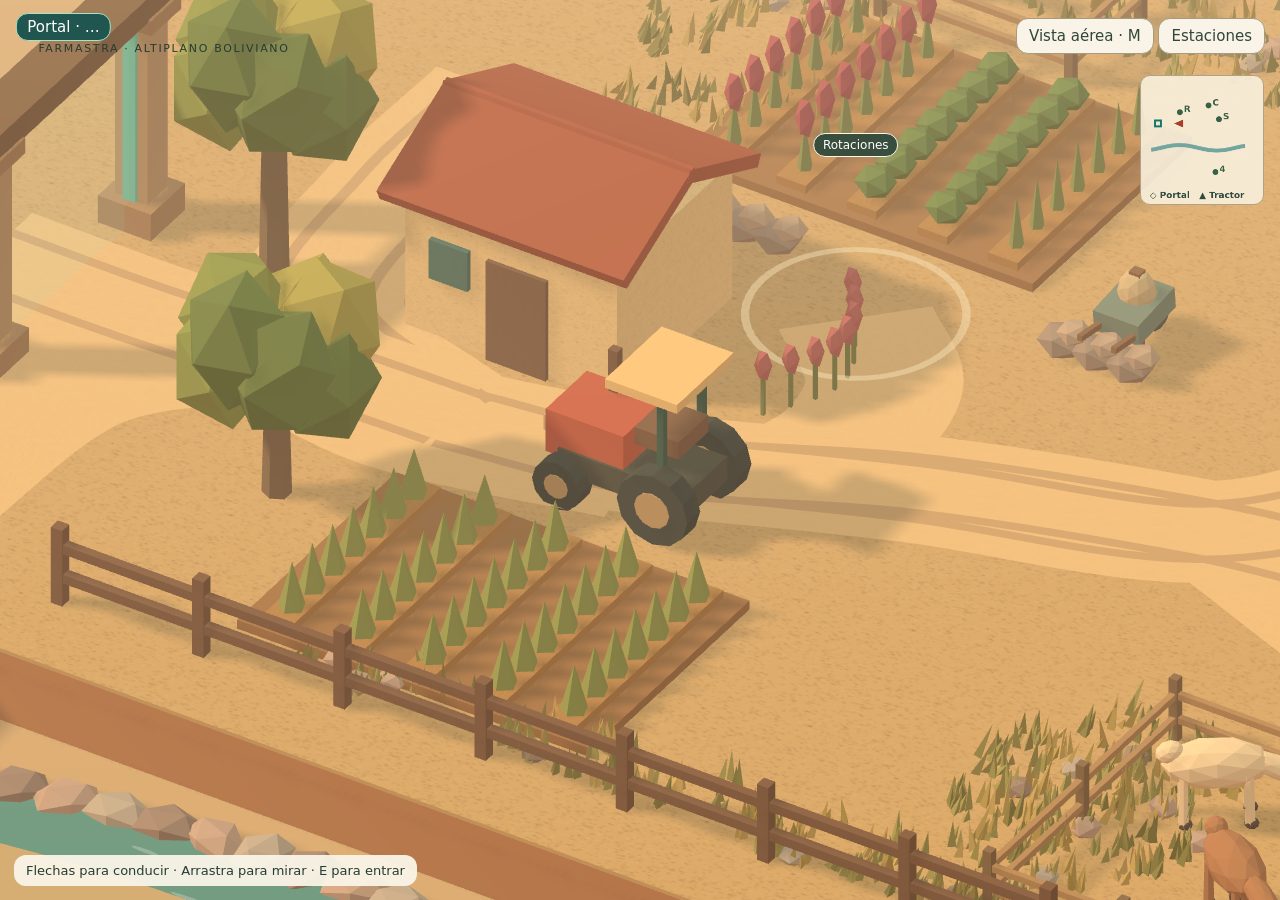
==== mundo/index.html @ 3723a0b8 "Publicar demo ASTRA para Streamlit" ====
<!doctype html>
<html lang="es"><meta charset="utf-8"><meta name="viewport" content="width=device-width,initial-scale=1"><title>Recorrido del Altiplano</title>
<style>
*{box-sizing:border-box}body{margin:0;color:#263c31;font:15px system-ui,sans-serif}main{height:clamp(370px,52vw,520px);position:relative;overflow:hidden;border-radius:20px;background:linear-gradient(#e8cdb3,#efdcb0)}canvas{display:block;width:100%;height:100%}button{font:inherit;cursor:pointer;color:inherit}#caption,#hint,#touch,#action{position:absolute}#caption{top:16px;left:18px;pointer-events:none}small{font-size:11px;letter-spacing:.15em;text-transform:uppercase}h1{font:normal clamp(25px,5vw,42px) Georgia,serif;margin:2px 0}#hint{bottom:14px;left:14px;background:#faf6e9ef;border-radius:12px;padding:8px 12px;font-size:13px;max-width:60%}#touch{right:12px;bottom:12px;display:grid;grid-template-columns:repeat(3,38px);gap:3px}#touch button,#action{border:0;background:#263c31;color:#fff;border-radius:9px;padding:7px;touch-action:none}#action{left:15px;bottom:72px;background:#a04424;font-weight:600}#markers button{position:absolute;transform:translate(-50%,-100%);border:1px solid #fdf7eb;background:#334a3df2;color:white;padding:4px 9px;border-radius:12px;font-size:12px;white-space:nowrap}#markers button[aria-current=true]{background:#a04424}button:focus-visible,canvas:focus-visible{outline:3px solid #007bbb;outline-offset:-3px}

main{height:100dvh;border-radius:0}#caption{top:clamp(16px,3vw,40px);left:clamp(16px,3vw,40px)}
#menu{position:absolute;top:18px;right:15px;z-index:2;text-align:right}
#menu button{background:#faf4e8;color:#304639;border:1px solid #a59b7f;border-radius:12px;padding:8px 12px}
#destinos{margin-top:6px;display:grid;gap:4px}#destinos[hidden],#touch[hidden]{display:none}
@media(max-width:520px){#menu{top:auto;bottom:105px}#caption h1{font-size:28px}}
#markers button.cerca{background:#744423;border-color:#ffd781}
#action{left:50%;bottom:25px;transform:translateX(-50%);padding:12px 22px;background:#384434;color:#fff5db;border:2px solid #f5cf84;border-radius:30px;box-shadow:0 4px 18px #42372542}
@media(max-width:700px){#action{bottom:99px;left:14px;transform:none}}
@media(pointer:fine){#touch{display:none}}
#mini{position:absolute;right:16px;top:75px;width:124px;height:130px;background:#f8efdbe8;border:1px solid #b4a185;border-radius:10px;pointer-events:none}#viaje{position:absolute;left:50%;top:16px;transform:translateX(-50%);background:#23453e;color:white;border-radius:18px;padding:8px 14px;pointer-events:none}#viaje:empty{display:none}#portalLabel{position:absolute;transform:translate(-50%,-100%);background:#215650;color:white;border:1px solid #a1e5c5;border-radius:12px;padding:4px 10px;pointer-events:none;white-space:nowrap}
@media(max-width:650px){#mini{width:92px;height:97px;top:12px;right:8px}#viaje{top:110px}}
#transicion{position:absolute;inset:0;display:grid;place-items:center;background:#ede2cb;color:#394f40;font:clamp(28px,5vw,62px) Georgia,serif;opacity:0;visibility:hidden;transition:opacity .4s ease,visibility 0s .4s;z-index:5;pointer-events:none}
#transicion.visible{visibility:visible;opacity:1;transition-delay:0s;pointer-events:auto}
@media(prefers-reduced-motion:reduce){#transicion{transition:none}}
</style>
<main><canvas tabindex="0" aria-label="Conduce el tractor con las flechas. Pulsa E cerca de una estación."></canvas><div id="caption"><small>Farmastra · Altiplano boliviano</small><h1></h1></div><canvas id="mini" width="248" height="260" aria-label="Plano de la finca con las estaciones, el portal y tu tractor"></canvas><div id="viaje" role="status"></div><div id="portalLabel" hidden></div><nav id="markers" aria-label="Estaciones"></nav><div id="menu"><button id="overview" aria-pressed="false">Vista aérea · M</button> <button id="openmenu" aria-expanded="false">Estaciones</button><div id="destinos" hidden></div></div><div id="hint">Flechas para conducir · Arrastra para mirar · E para entrar</div><button id="action" hidden></button><div id="touch" aria-label="Conducir"><span></span><button data-key="ArrowUp" aria-label="Avanzar">▲</button><span></span><button data-key="ArrowLeft" aria-label="Girar a la izquierda">◀</button><button data-key="ArrowDown" aria-label="Retroceder">▼</button><button data-key="ArrowRight" aria-label="Girar a la derecha">▶</button></div><div id="transicion" aria-hidden="true"></div></main>
<script>
const send=(type,payload={})=>parent.postMessage({isStreamlitMessage:true,type:'streamlit:'+type,...payload},'*');
const resize=()=>send('setFrameHeight',{height:window.innerHeight});
window.addEventListener('message',e=>{if(e.source!==parent||e.data.type!=='streamlit:render')return; window.farmArgs=e.data.args;document.querySelector('h1').textContent=farmArgs.localidad;window.dispatchEvent(new Event('farmrender'));resize()});
window.viajar=destino=>send("setComponentValue",{value:{tipo:"viaje",destino,token:Date.now()},dataType:"json"});
window.visitFarm=name=>{
 window.dispatchEvent(new CustomEvent('farmenter',{detail:name}));
 send('setComponentValue',{value:{name,token:Date.now()},dataType:'json'});
};
const destinos=document.querySelector('#destinos'), menu=document.querySelector('#openmenu');
for(const name of ['Rotaciones','Estación climática','Sensor de suelo','Aplicación del agricultor']){
 const b=document.createElement('button'); b.textContent=name;
 b.onclick=()=>{menu.click();visitFarm(name)};destinos.append(b);
}
menu.onclick=()=>{destinos.hidden=!destinos.hidden;menu.setAttribute('aria-expanded',String(!destinos.hidden))};
new ResizeObserver(resize).observe(document.querySelector('main'));send('componentReady',{apiVersion:1});
</script><script type="module" src="./escena.js"></script></html>
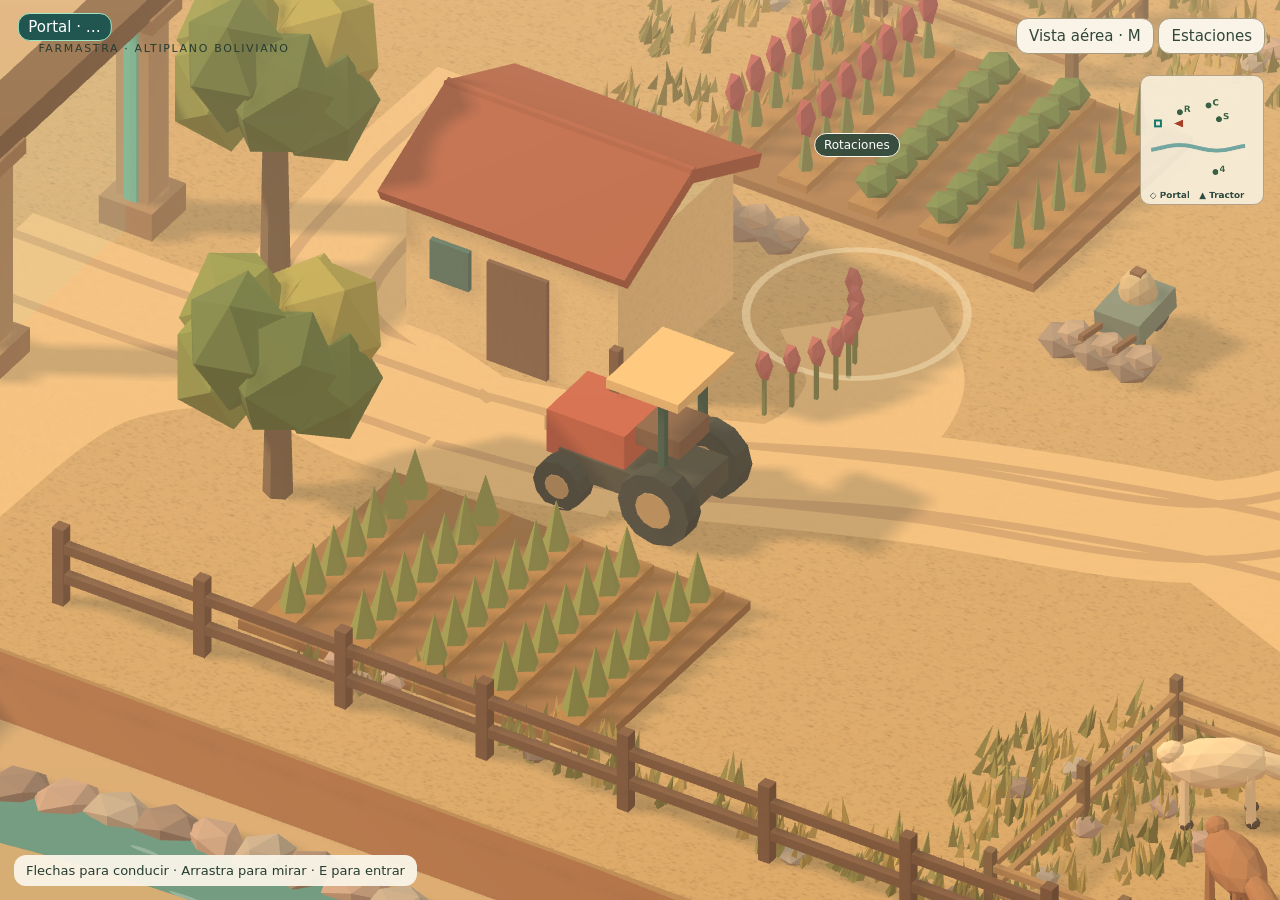
==== commit 9e912fb3: "Mejorar controles tactiles y enlazar demo" ====
--- a/mundo/index.html
+++ b/mundo/index.html
@@ -7,13 +7,16 @@
 #menu{position:absolute;top:18px;right:15px;z-index:2;text-align:right}
 #menu button{background:#faf4e8;color:#304639;border:1px solid #a59b7f;border-radius:12px;padding:8px 12px}
 #destinos{margin-top:6px;display:grid;gap:4px}#destinos[hidden],#touch[hidden]{display:none}
-@media(max-width:520px){#menu{top:auto;bottom:105px}#caption h1{font-size:28px}}
+@media(max-width:520px){#menu{top:12px;bottom:auto}#caption h1{font-size:28px}}
 #markers button.cerca{background:#744423;border-color:#ffd781}
 #action{left:50%;bottom:25px;transform:translateX(-50%);padding:12px 22px;background:#384434;color:#fff5db;border:2px solid #f5cf84;border-radius:30px;box-shadow:0 4px 18px #42372542}
-@media(max-width:700px){#action{bottom:99px;left:14px;transform:none}}
+@media(max-width:700px){#action{bottom:270px;left:14px;transform:none}}
 @media(pointer:fine){#touch{display:none}}
+#touch{bottom:calc(108px + env(safe-area-inset-bottom));right:16px;grid-template-columns:repeat(3,52px);gap:5px;z-index:4}
+#touch button{width:52px;height:52px;padding:0;font-size:20px;box-shadow:0 3px 10px #1c2b2540}
+@media(max-width:520px){#hint{max-width:48%;font-size:11px}#touch{right:12px}}
 #mini{position:absolute;right:16px;top:75px;width:124px;height:130px;background:#f8efdbe8;border:1px solid #b4a185;border-radius:10px;pointer-events:none}#viaje{position:absolute;left:50%;top:16px;transform:translateX(-50%);background:#23453e;color:white;border-radius:18px;padding:8px 14px;pointer-events:none}#viaje:empty{display:none}#portalLabel{position:absolute;transform:translate(-50%,-100%);background:#215650;color:white;border:1px solid #a1e5c5;border-radius:12px;padding:4px 10px;pointer-events:none;white-space:nowrap}
-@media(max-width:650px){#mini{width:92px;height:97px;top:12px;right:8px}#viaje{top:110px}}
+@media(max-width:650px){#mini{width:92px;height:97px;top:95px;right:8px}#viaje{top:110px}}
 #transicion{position:absolute;inset:0;display:grid;place-items:center;background:#ede2cb;color:#394f40;font:clamp(28px,5vw,62px) Georgia,serif;opacity:0;visibility:hidden;transition:opacity .4s ease,visibility 0s .4s;z-index:5;pointer-events:none}
 #transicion.visible{visibility:visible;opacity:1;transition-delay:0s;pointer-events:auto}
 @media(prefers-reduced-motion:reduce){#transicion{transition:none}}
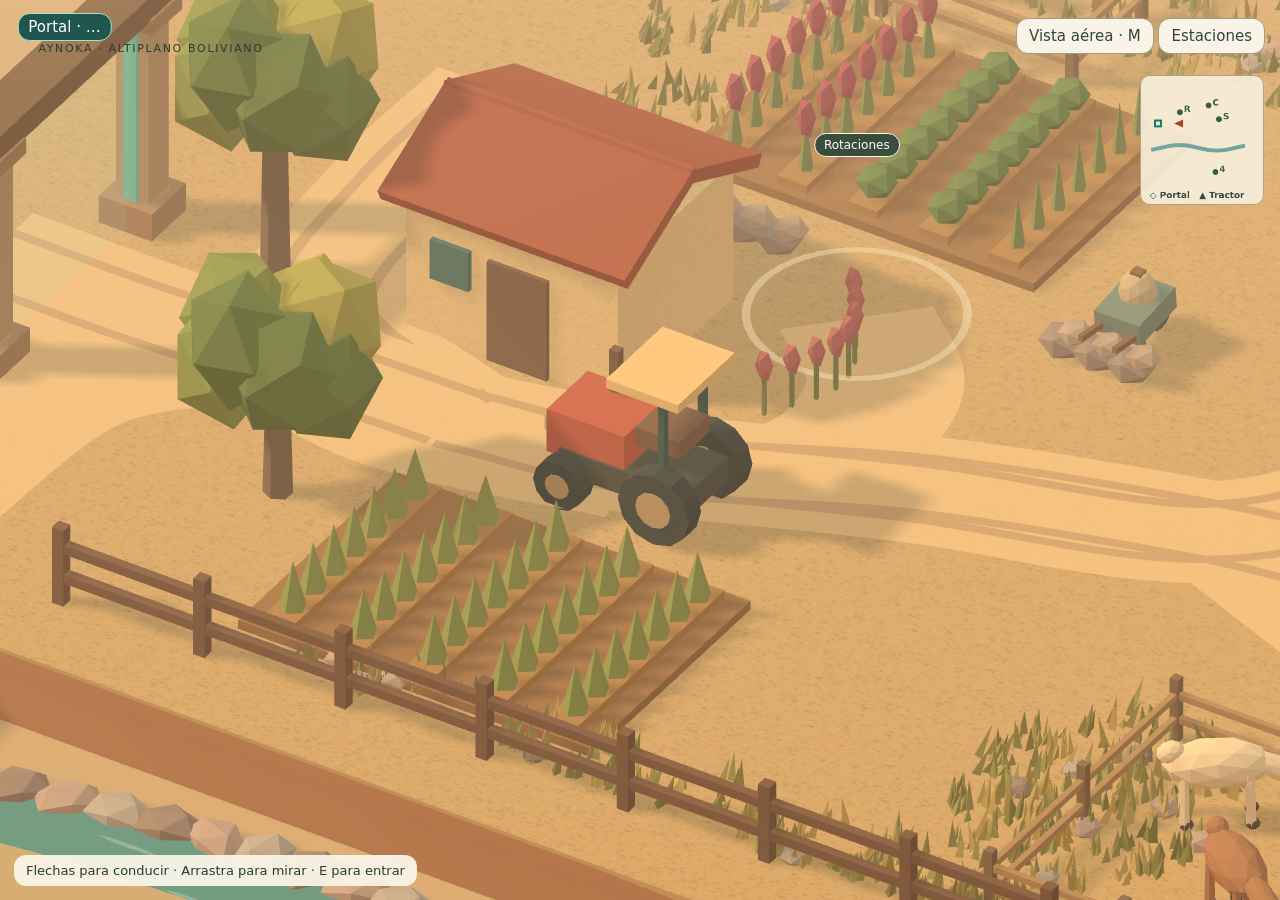
==== commit 5ea167f3: "Unificar marca AYNOKA en web y Android" ====
--- a/mundo/index.html
+++ b/mundo/index.html
@@ -21,7 +21,7 @@
 #transicion.visible{visibility:visible;opacity:1;transition-delay:0s;pointer-events:auto}
 @media(prefers-reduced-motion:reduce){#transicion{transition:none}}
 </style>
-<main><canvas tabindex="0" aria-label="Conduce el tractor con las flechas. Pulsa E cerca de una estación."></canvas><div id="caption"><small>Farmastra · Altiplano boliviano</small><h1></h1></div><canvas id="mini" width="248" height="260" aria-label="Plano de la finca con las estaciones, el portal y tu tractor"></canvas><div id="viaje" role="status"></div><div id="portalLabel" hidden></div><nav id="markers" aria-label="Estaciones"></nav><div id="menu"><button id="overview" aria-pressed="false">Vista aérea · M</button> <button id="openmenu" aria-expanded="false">Estaciones</button><div id="destinos" hidden></div></div><div id="hint">Flechas para conducir · Arrastra para mirar · E para entrar</div><button id="action" hidden></button><div id="touch" aria-label="Conducir"><span></span><button data-key="ArrowUp" aria-label="Avanzar">▲</button><span></span><button data-key="ArrowLeft" aria-label="Girar a la izquierda">◀</button><button data-key="ArrowDown" aria-label="Retroceder">▼</button><button data-key="ArrowRight" aria-label="Girar a la derecha">▶</button></div><div id="transicion" aria-hidden="true"></div></main>
+<main><canvas tabindex="0" aria-label="Conduce el tractor con las flechas. Pulsa E cerca de una estación."></canvas><div id="caption"><small>AYNOKA · Altiplano boliviano</small><h1></h1></div><canvas id="mini" width="248" height="260" aria-label="Plano de la finca con las estaciones, el portal y tu tractor"></canvas><div id="viaje" role="status"></div><div id="portalLabel" hidden></div><nav id="markers" aria-label="Estaciones"></nav><div id="menu"><button id="overview" aria-pressed="false">Vista aérea · M</button> <button id="openmenu" aria-expanded="false">Estaciones</button><div id="destinos" hidden></div></div><div id="hint">Flechas para conducir · Arrastra para mirar · E para entrar</div><button id="action" hidden></button><div id="touch" aria-label="Conducir"><span></span><button data-key="ArrowUp" aria-label="Avanzar">▲</button><span></span><button data-key="ArrowLeft" aria-label="Girar a la izquierda">◀</button><button data-key="ArrowDown" aria-label="Retroceder">▼</button><button data-key="ArrowRight" aria-label="Girar a la derecha">▶</button></div><div id="transicion" aria-hidden="true"></div></main>
 <script>
 const send=(type,payload={})=>parent.postMessage({isStreamlitMessage:true,type:'streamlit:'+type,...payload},'*');
 const resize=()=>send('setFrameHeight',{height:window.innerHeight});
